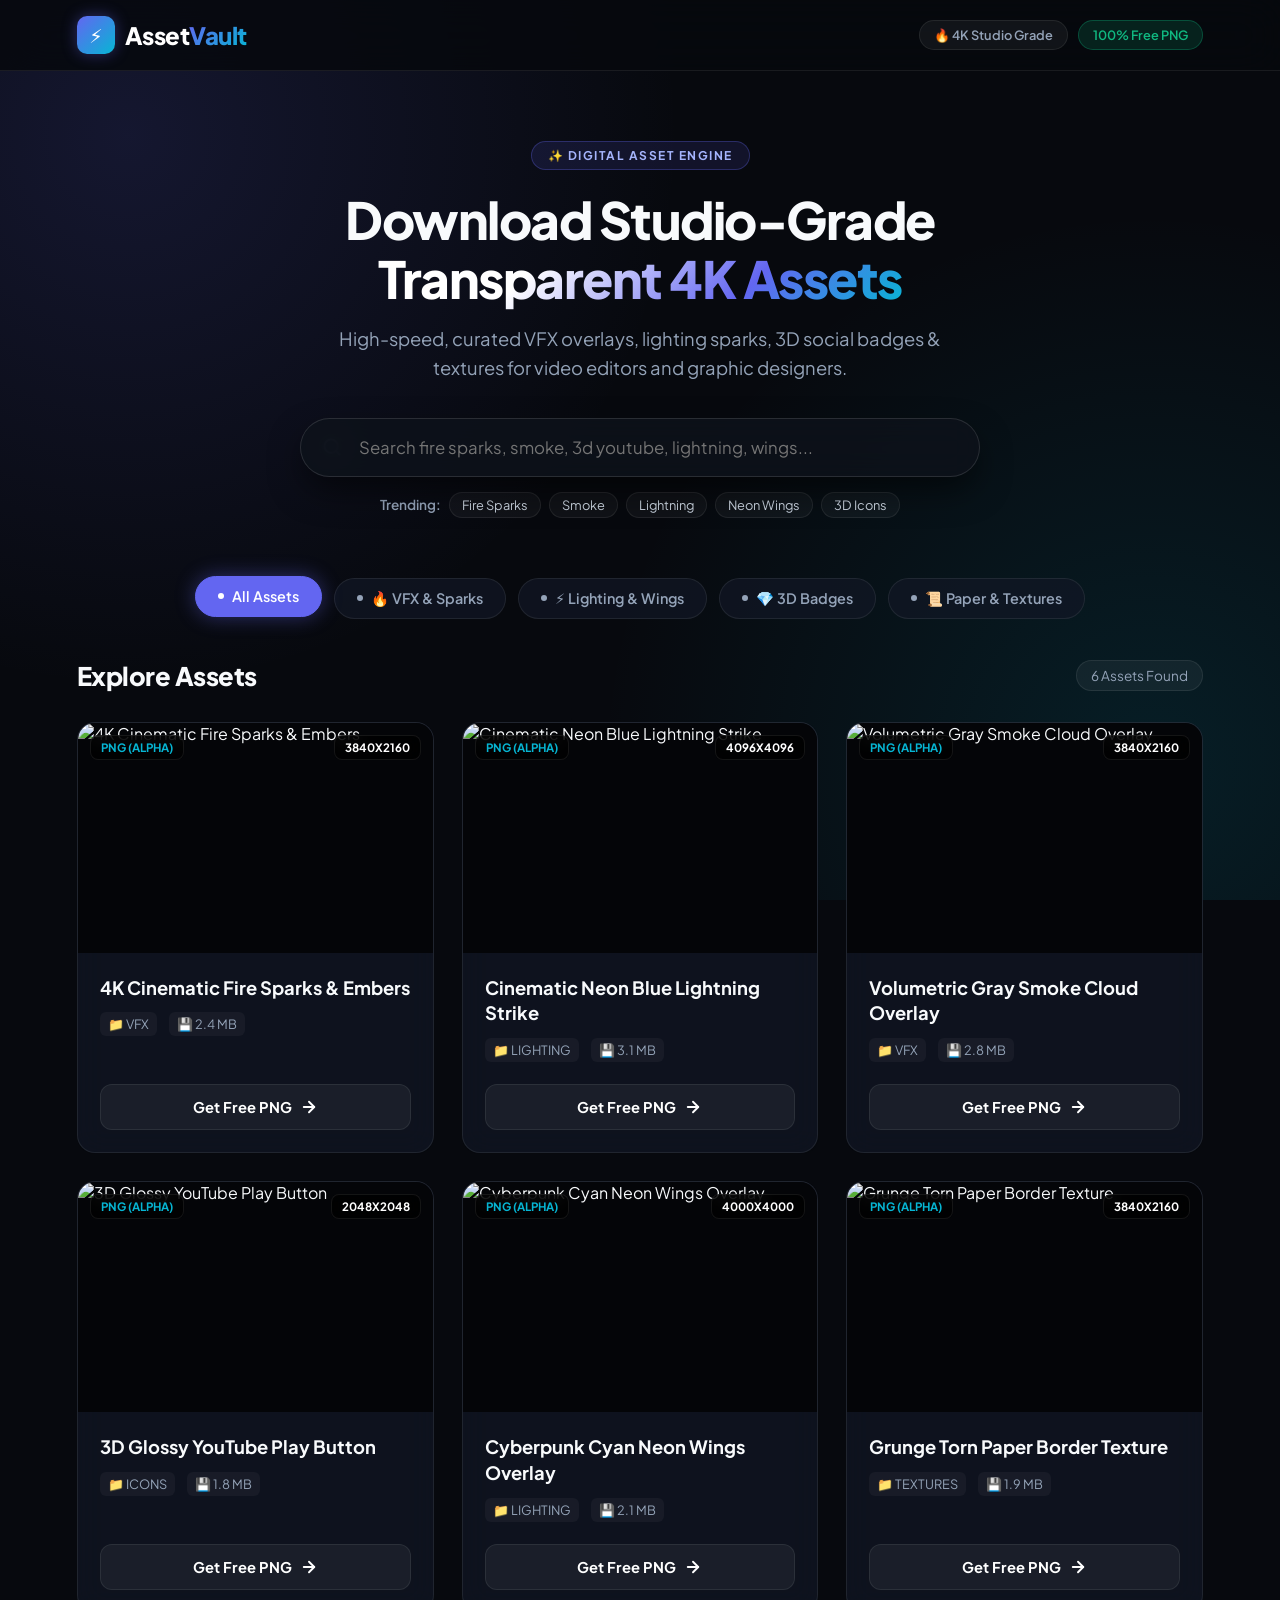
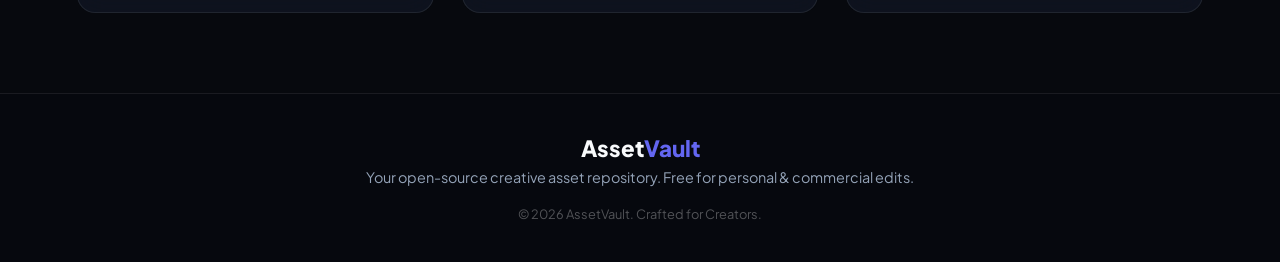
==== index.html @ b01c406e "Add files via upload" ====
<!DOCTYPE html>
<html lang="en">
<head>
  <meta charset="UTF-8">
  <meta name="viewport" content="width=device-width, initial-scale=1.0">
  <title>AssetVault - Free 4K Transparent PNGs, VFX & Design Assets</title>
  <meta name="description" content="Download high-resolution transparent PNG overlays, realistic fire sparks, 3D icons, lighting effects and video editing assets for free on AssetVault.">
  <link rel="stylesheet" href="style.css">
  <link rel="preconnect" href="https://fonts.googleapis.com">
  <link rel="preconnect" href="https://fonts.gstatic.com" crossorigin>
  <link href="https://fonts.googleapis.com/css2?family=Plus+Jakarta+Sans:wght@400;500;600;700;800&display=swap" rel="stylesheet">
</head>
<body>

  <!-- Navigation Bar -->
  <header class="navbar">
    <div class="nav-container">
      <a href="index.html" class="brand-logo">
        <div class="logo-icon">⚡</div>
        <span>Asset<span>Vault</span></span>
      </a>
      <div class="nav-badges">
        <span class="badge-pill">🔥 4K Studio Grade</span>
        <span class="badge-pill highlight">100% Free PNG</span>
      </div>
    </div>
  </header>

  <!-- Hero Section with Animated Glow -->
  <section class="hero-section">
    <div class="hero-content">
      <div class="hero-tag">✨ DIGITAL ASSET ENGINE</div>
      <h1 class="hero-title">Download Studio-Grade <br><span class="gradient-text">Transparent 4K Assets</span></h1>
      <p class="hero-subtitle">High-speed, curated VFX overlays, lighting sparks, 3D social badges & textures for video editors and graphic designers.</p>
      
      <!-- Instant Live Search Bar -->
      <div class="search-container">
        <div class="search-bar-wrapper">
          <span class="search-icon">
            <svg width="20" height="20" viewBox="0 0 24 24" fill="none" stroke="currentColor" stroke-width="2.5" stroke-linecap="round" stroke-linejoin="round"><circle cx="11" cy="11" r="8"></circle><line x1="21" y1="21" x2="16.65" y2="16.65"></line></svg>
          </span>
          <input type="text" id="searchInput" class="search-input" placeholder="Search fire sparks, smoke, 3d youtube, lightning, wings..." oninput="filterAssets()" autocomplete="off">
          <button id="clearSearchBtn" class="clear-btn" onclick="clearSearch()" style="display:none;">✕</button>
        </div>
        <div class="popular-tags">
          <span class="tag-label">Trending:</span>
          <button class="quick-tag" onclick="setQuickSearch('fire')">Fire Sparks</button>
          <button class="quick-tag" onclick="setQuickSearch('smoke')">Smoke</button>
          <button class="quick-tag" onclick="setQuickSearch('lightning')">Lightning</button>
          <button class="quick-tag" onclick="setQuickSearch('wings')">Neon Wings</button>
          <button class="quick-tag" onclick="setQuickSearch('3d')">3D Icons</button>
        </div>
      </div>
    </div>
  </section>

  <!-- Category Filter Tabs -->
  <section class="filter-section">
    <div class="filter-wrapper">
      <button class="tab-btn active" data-cat="all" onclick="selectCategory('all', event)">
        <span class="tab-dot"></span> All Assets
      </button>
      <button class="tab-btn" data-cat="vfx" onclick="selectCategory('vfx', event)">
        <span class="tab-dot"></span> 🔥 VFX & Sparks
      </button>
      <button class="tab-btn" data-cat="lighting" onclick="selectCategory('lighting', event)">
        <span class="tab-dot"></span> ⚡ Lighting & Wings
      </button>
      <button class="tab-btn" data-cat="icons" onclick="selectCategory('icons', event)">
        <span class="tab-dot"></span> 💎 3D Badges
      </button>
      <button class="tab-btn" data-cat="textures" onclick="selectCategory('textures', event)">
        <span class="tab-dot"></span> 📜 Paper & Textures
      </button>
    </div>
  </section>

  <!-- Assets Grid Gallery -->
  <main class="gallery-wrapper">
    <div class="gallery-header">
      <h2 id="galleryHeading">Explore Assets</h2>
      <span id="assetCount" class="count-pill">Loading assets...</span>
    </div>
    <div class="grid-container" id="assetsGrid"></div>
  </main>

  <!-- Footer -->
  <footer class="footer">
    <div class="footer-container">
      <div class="footer-brand">
        <h3>Asset<span>Vault</span></h3>
        <p>Your open-source creative asset repository. Free for personal & commercial edits.</p>
      </div>
      <div class="footer-bottom">
        <p>© 2026 AssetVault. Crafted for Creators.</p>
      </div>
    </div>
  </footer>

  <!-- Core JavaScript -->
  <script>
    let assetsData = [];
    let currentCategory = 'all';

    async function loadAssets() {
      try {
        const response = await fetch('assets.json');
        assetsData = await response.json();
        renderAssets(assetsData);
      } catch (err) {
        console.error("Failed to load assets database:", err);
      }
    }

    function renderAssets(items) {
      const grid = document.getElementById('assetsGrid');
      const countPill = document.getElementById('assetCount');
      grid.innerHTML = '';
      countPill.textContent = `${items.length} Assets Found`;

      if (items.length === 0) {
        grid.innerHTML = `
          <div class="empty-state">
            <div class="empty-icon">🔍</div>
            <h3>No assets found</h3>
            <p>Try searching with another keyword like "fire", "smoke", or "3d"</p>
            <button class="reset-btn" onclick="resetAllFilters()">View All Assets</button>
          </div>
        `;
        return;
      }

      items.forEach((item, index) => {
        const card = document.createElement('div');
        card.className = 'asset-card';
        card.style.animationDelay = `${(index % 8) * 0.08}s`;
        
        card.innerHTML = `
          <div class="card-media">
            <span class="format-badge">${item.format}</span>
            <span class="res-badge">${item.resolution}</span>
            <img src="${item.preview}" alt="${item.title}" loading="lazy">
          </div>
          <div class="card-body">
            <h3 class="card-title">${item.title}</h3>
            <div class="card-meta">
              <span class="meta-tag">📁 ${item.category.toUpperCase()}</span>
              <span class="meta-tag">💾 ${item.fileSize}</span>
            </div>
            <a href="download.html?id=${item.id}" class="card-btn">
              <span>Get Free PNG</span>
              <svg width="18" height="18" viewBox="0 0 24 24" fill="none" stroke="currentColor" stroke-width="2.5" stroke-linecap="round" stroke-linejoin="round"><line x1="5" y1="12" x2="19" y2="12"></line><polyline points="12 5 19 12 12 19"></polyline></svg>
            </a>
          </div>
        `;
        grid.appendChild(card);
      });
    }

    function filterAssets() {
      const query = document.getElementById('searchInput').value.toLowerCase().trim();
      const clearBtn = document.getElementById('clearSearchBtn');
      clearBtn.style.display = query ? 'block' : 'none';

      let filtered = assetsData;

      if (currentCategory !== 'all') {
        filtered = filtered.filter(asset => asset.category === currentCategory);
      }

      if (query) {
        filtered = filtered.filter(asset => {
          const matchTitle = asset.title.toLowerCase().includes(query);
          const matchCategory = asset.category.toLowerCase().includes(query);
          const matchTags = asset.tags && asset.tags.some(tag => tag.toLowerCase().includes(query));
          return matchTitle || matchCategory || matchTags;
        });
      }

      renderAssets(filtered);
    }

    function selectCategory(cat, e) {
      currentCategory = cat;
      document.querySelectorAll('.tab-btn').forEach(btn => btn.classList.remove('active'));
      if(e) e.currentTarget.classList.add('active');
      filterAssets();
    }

    function setQuickSearch(tag) {
      document.getElementById('searchInput').value = tag;
      filterAssets();
      window.scrollTo({ top: document.querySelector('.filter-section').offsetTop - 80, behavior: 'smooth' });
    }

    function clearSearch() {
      document.getElementById('searchInput').value = '';
      filterAssets();
    }

    function resetAllFilters() {
      document.getElementById('searchInput').value = '';
      currentCategory = 'all';
      document.querySelectorAll('.tab-btn').forEach(btn => {
        btn.classList.toggle('active', btn.dataset.cat === 'all');
      });
      renderAssets(assetsData);
    }

    document.addEventListener('DOMContentLoaded', loadAssets);
  </script>
</body>
</html>
---- style.css ----
/* =========================================================
   ASSETVAULT - CYBERPUNK & DARK THEME ULTRA MODERN STYLES
   ========================================================= */

:root {
  --bg-dark: #07090e;
  --bg-surface: #0e121a;
  --bg-card: rgba(18, 24, 38, 0.7);
  --border: rgba(255, 255, 255, 0.08);
  --border-focus: rgba(99, 102, 241, 0.5);
  
  --primary: #6366f1;
  --primary-hover: #4f46e5;
  --primary-glow: rgba(99, 102, 241, 0.4);
  
  --cyan: #06b6d4;
  --cyan-glow: rgba(6, 182, 212, 0.35);
  
  --text-main: #f8fafc;
  --text-muted: #94a3b8;
  --success: #10b981;
}

* {
  margin: 0;
  padding: 0;
  box-sizing: border-box;
  font-family: 'Plus Jakarta Sans', system-ui, -apple-system, sans-serif;
}

body {
  background-color: var(--bg-dark);
  color: var(--text-main);
  min-height: 100vh;
  overflow-x: hidden;
  background-image: 
    radial-gradient(circle at 10% 15%, rgba(99, 102, 241, 0.15) 0%, transparent 40%),
    radial-gradient(circle at 90% 85%, rgba(6, 182, 212, 0.12) 0%, transparent 40%);
  background-attachment: fixed;
}

/* NAVBAR */
.navbar {
  position: sticky;
  top: 0;
  backdrop-filter: blur(20px);
  background: rgba(7, 9, 14, 0.85);
  border-bottom: 1px solid var(--border);
  z-index: 1000;
  padding: 16px 6%;
}

.nav-container {
  max-width: 1400px;
  margin: 0 auto;
  display: flex;
  justify-content: space-between;
  align-items: center;
}

.brand-logo {
  display: flex;
  align-items: center;
  gap: 10px;
  text-decoration: none;
  color: #fff;
  font-size: 1.5rem;
  font-weight: 800;
  letter-spacing: -0.5px;
}

.logo-icon {
  width: 38px;
  height: 38px;
  background: linear-gradient(135deg, var(--primary), var(--cyan));
  border-radius: 10px;
  display: flex;
  align-items: center;
  justify-content: center;
  font-size: 1.2rem;
  box-shadow: 0 0 15px var(--primary-glow);
}

.brand-logo span span {
  background: linear-gradient(135deg, var(--primary), var(--cyan));
  -webkit-background-clip: text;
  -webkit-text-fill-color: transparent;
}

.nav-badges {
  display: flex;
  gap: 10px;
}

.badge-pill {
  background: rgba(255, 255, 255, 0.05);
  border: 1px solid var(--border);
  padding: 6px 14px;
  border-radius: 20px;
  font-size: 0.8rem;
  font-weight: 600;
  color: var(--text-muted);
}

.badge-pill.highlight {
  background: rgba(16, 185, 129, 0.15);
  border-color: rgba(16, 185, 129, 0.3);
  color: var(--success);
}

.back-link {
  display: flex;
  align-items: center;
  gap: 8px;
  color: var(--text-muted);
  text-decoration: none;
  font-weight: 600;
  font-size: 0.9rem;
  transition: all 0.3s;
  padding: 8px 16px;
  border-radius: 10px;
  background: rgba(255,255,255,0.03);
  border: 1px solid var(--border);
}

.back-link:hover {
  color: #fff;
  border-color: var(--primary);
  background: rgba(99, 102, 241, 0.1);
}

/* HERO SECTION */
.hero-section {
  text-align: center;
  padding: 70px 20px 40px;
  position: relative;
}

.hero-tag {
  display: inline-block;
  background: rgba(99, 102, 241, 0.12);
  border: 1px solid rgba(99, 102, 241, 0.3);
  color: #a5b4fc;
  padding: 6px 16px;
  border-radius: 30px;
  font-size: 0.75rem;
  font-weight: 700;
  letter-spacing: 1.5px;
  margin-bottom: 20px;
}

.hero-title {
  font-size: 3.2rem;
  font-weight: 800;
  line-height: 1.15;
  letter-spacing: -1.5px;
  margin-bottom: 16px;
}

.gradient-text {
  background: linear-gradient(135deg, #fff 30%, var(--primary) 70%, var(--cyan) 100%);
  -webkit-background-clip: text;
  -webkit-text-fill-color: transparent;
}

.hero-subtitle {
  font-size: 1.15rem;
  color: var(--text-muted);
  max-width: 640px;
  margin: 0 auto 35px;
  line-height: 1.6;
}

/* SEARCH ENGINE BAR */
.search-container {
  max-width: 680px;
  margin: 0 auto;
}

.search-bar-wrapper {
  position: relative;
  display: flex;
  align-items: center;
}

.search-icon {
  position: absolute;
  left: 22px;
  color: var(--text-muted);
  pointer-events: none;
  display: flex;
}

.search-input {
  width: 100%;
  padding: 18px 24px 18px 58px;
  background: rgba(14, 18, 26, 0.85);
  border: 1px solid rgba(255, 255, 255, 0.12);
  border-radius: 40px;
  color: #fff;
  font-size: 1.05rem;
  outline: none;
  backdrop-filter: blur(16px);
  transition: all 0.3s cubic-bezier(0.4, 0, 0.2, 1);
  box-shadow: 0 15px 35px -5px rgba(0, 0, 0, 0.6);
}

.search-input:focus {
  border-color: var(--primary);
  box-shadow: 0 0 30px var(--primary-glow);
  background: rgba(18, 24, 38, 0.95);
}

.clear-btn {
  position: absolute;
  right: 20px;
  background: rgba(255,255,255,0.1);
  border: none;
  color: var(--text-muted);
  width: 26px;
  height: 26px;
  border-radius: 50%;
  cursor: pointer;
  font-size: 0.8rem;
  display: flex;
  align-items: center;
  justify-content: center;
}

.popular-tags {
  display: flex;
  align-items: center;
  justify-content: center;
  gap: 8px;
  flex-wrap: wrap;
  margin-top: 15px;
  font-size: 0.85rem;
}

.tag-label {
  color: var(--text-muted);
  font-weight: 600;
}

.quick-tag {
  background: rgba(255, 255, 255, 0.04);
  border: 1px solid var(--border);
  color: #cbd5e1;
  padding: 4px 12px;
  border-radius: 15px;
  font-size: 0.8rem;
  cursor: pointer;
  transition: all 0.2s;
}

.quick-tag:hover {
  background: var(--primary);
  border-color: var(--primary);
  color: #fff;
}

/* FILTER TABS */
.filter-section {
  padding: 20px 6%;
}

.filter-wrapper {
  max-width: 1400px;
  margin: 0 auto;
  display: flex;
  justify-content: center;
  gap: 12px;
  flex-wrap: wrap;
}

.tab-btn {
  background: var(--bg-card);
  border: 1px solid var(--border);
  color: var(--text-muted);
  padding: 10px 22px;
  border-radius: 30px;
  font-size: 0.9rem;
  font-weight: 600;
  cursor: pointer;
  display: flex;
  align-items: center;
  gap: 8px;
  transition: all 0.3s;
}

.tab-dot {
  width: 6px;
  height: 6px;
  background: var(--text-muted);
  border-radius: 50%;
}

.tab-btn:hover, .tab-btn.active {
  color: #fff;
  background: var(--primary);
  border-color: var(--primary);
  box-shadow: 0 0 20px var(--primary-glow);
  transform: translateY(-2px);
}

.tab-btn.active .tab-dot {
  background: #fff;
}

/* GALLERY GRID */
.gallery-wrapper {
  max-width: 1400px;
  margin: 0 auto;
  padding: 20px 6% 80px;
}

.gallery-header {
  display: flex;
  justify-content: space-between;
  align-items: center;
  margin-bottom: 30px;
}

.gallery-header h2 {
  font-size: 1.6rem;
  font-weight: 800;
  letter-spacing: -0.5px;
}

.count-pill {
  background: rgba(255, 255, 255, 0.05);
  border: 1px solid var(--border);
  padding: 6px 14px;
  border-radius: 20px;
  font-size: 0.85rem;
  color: var(--text-muted);
}

.grid-container {
  display: grid;
  grid-template-columns: repeat(auto-fill, minmax(290px, 1fr));
  gap: 28px;
}

/* ASSET CARD */
.asset-card {
  background: var(--bg-card);
  border: 1px solid var(--border);
  border-radius: 18px;
  overflow: hidden;
  display: flex;
  flex-direction: column;
  backdrop-filter: blur(14px);
  transition: all 0.35s cubic-bezier(0.4, 0, 0.2, 1);
  animation: cardFadeIn 0.5s ease-out both;
}

.asset-card:hover {
  transform: translateY(-8px);
  border-color: rgba(99, 102, 241, 0.4);
  box-shadow: 0 20px 40px -10px var(--primary-glow);
}

.card-media {
  width: 100%;
  height: 230px;
  background: #040508;
  position: relative;
  overflow: hidden;
  display: flex;
  align-items: center;
  justify-content: center;
}

.card-media img {
  width: 100%;
  height: 100%;
  object-fit: cover;
  transition: transform 0.5s ease;
}

.asset-card:hover .card-media img {
  transform: scale(1.08);
}

.format-badge, .res-badge {
  position: absolute;
  backdrop-filter: blur(8px);
  border: 1px solid var(--border);
  padding: 4px 10px;
  border-radius: 8px;
  font-size: 0.72rem;
  font-weight: 700;
  text-transform: uppercase;
}

.format-badge {
  top: 12px;
  left: 12px;
  background: rgba(0, 0, 0, 0.75);
  color: var(--cyan);
}

.res-badge {
  top: 12px;
  right: 12px;
  background: rgba(0, 0, 0, 0.75);
  color: #fff;
}

.card-body {
  padding: 22px;
  display: flex;
  flex-direction: column;
  flex-grow: 1;
}

.card-title {
  font-size: 1.15rem;
  font-weight: 700;
  margin-bottom: 12px;
  line-height: 1.4;
}

.card-meta {
  display: flex;
  gap: 12px;
  font-size: 0.8rem;
  color: var(--text-muted);
  margin-bottom: 22px;
}

.meta-tag {
  background: rgba(255, 255, 255, 0.04);
  padding: 4px 8px;
  border-radius: 6px;
}

.card-btn {
  margin-top: auto;
  display: flex;
  align-items: center;
  justify-content: center;
  gap: 8px;
  background: rgba(255, 255, 255, 0.05);
  border: 1px solid var(--border);
  color: #fff;
  text-decoration: none;
  padding: 13px;
  border-radius: 12px;
  font-weight: 700;
  font-size: 0.92rem;
  transition: all 0.3s;
}

.asset-card:hover .card-btn {
  background: var(--primary);
  border-color: var(--primary);
  box-shadow: 0 0 18px var(--primary-glow);
}

/* EMPTY STATE */
.empty-state {
  grid-column: 1 / -1;
  text-align: center;
  padding: 80px 20px;
  background: var(--bg-card);
  border: 1px dashed var(--border);
  border-radius: 20px;
}
.empty-icon { font-size: 3rem; margin-bottom: 15px; }
.reset-btn {
  margin-top: 20px;
  background: var(--primary);
  color: #fff;
  border: none;
  padding: 12px 28px;
  border-radius: 10px;
  font-weight: 700;
  cursor: pointer;
}

/* DOWNLOAD PAGE STYLING */
.download-container {
  max-width: 950px;
  margin: 30px auto;
  padding: 0 20px 80px;
}

.download-card {
  background: var(--bg-card);
  border: 1px solid var(--border);
  border-radius: 24px;
  padding: 35px;
  backdrop-filter: blur(16px);
  box-shadow: 0 25px 60px -15px rgba(0,0,0,0.7);
}

.download-header {
  text-align: center;
  margin-bottom: 25px;
}

.download-title {
  font-size: 2.2rem;
  font-weight: 800;
  margin: 12px 0 8px;
  letter-spacing: -0.5px;
}

.download-description {
  color: var(--text-muted);
  font-size: 1rem;
}

.download-preview-canvas {
  width: 100%;
  height: 420px;
  background: #000;
  border-radius: 16px;
  border: 1px solid var(--border);
  overflow: hidden;
  display: flex;
  align-items: center;
  justify-content: center;
  margin: 25px 0;
  position: relative;
}

.transparency-grid-bg {
  width: 100%;
  height: 100%;
  display: flex;
  align-items: center;
  justify-content: center;
  background-image: 
    linear-gradient(45deg, #111 25%, transparent 25%), 
    linear-gradient(-45deg, #111 25%, transparent 25%), 
    linear-gradient(45deg, transparent 75%, #111 75%), 
    linear-gradient(-45deg, transparent 75%, #111 75%);
  background-size: 20px 20px;
  background-position: 0 0, 0 10px, 10px -10px, -10px 0px;
}

.download-preview-canvas img {
  max-width: 90%;
  max-height: 90%;
  object-fit: contain;
  filter: drop-shadow(0 10px 30px rgba(0,0,0,0.8));
}

.specs-grid {
  display: grid;
  grid-template-columns: repeat(4, 1fr);
  gap: 15px;
  margin: 25px 0;
}

.spec-item {
  background: rgba(255, 255, 255, 0.03);
  border: 1px solid var(--border);
  padding: 14px;
  border-radius: 12px;
  text-align: center;
}

.spec-label {
  display: block;
  font-size: 0.75rem;
  color: var(--text-muted);
  text-transform: uppercase;
  font-weight: 700;
  margin-bottom: 4px;
}

.spec-value {
  font-size: 1rem;
  font-weight: 700;
  color: #fff;
}

.ad-banner-slot {
  margin: 25px 0;
  width: 100%;
}

.ad-placeholder {
  width: 100%;
  min-height: 90px;
  background: rgba(255, 255, 255, 0.02);
  border: 1px dashed rgba(255, 255, 255, 0.15);
  border-radius: 14px;
  display: flex;
  flex-direction: column;
  align-items: center;
  justify-content: center;
  padding: 15px;
  color: var(--text-muted);
  font-size: 0.85rem;
}

.ad-label {
  font-size: 0.65rem;
  letter-spacing: 1.5px;
  font-weight: 800;
  color: rgba(255, 255, 255, 0.3);
  margin-bottom: 4px;
}

/* UNLOCK BUTTON WITH GLOW */
.download-action-area {
  text-align: center;
  margin-top: 30px;
}

.unlock-btn {
  position: relative;
  overflow: hidden;
  background: linear-gradient(135deg, var(--primary), var(--cyan));
  color: #fff;
  border: none;
  padding: 20px 40px;
  border-radius: 16px;
  cursor: pointer;
  display: inline-flex;
  align-items: center;
  gap: 16px;
  box-shadow: 0 0 35px var(--primary-glow);
  transition: all 0.3s cubic-bezier(0.4, 0, 0.2, 1);
}

.unlock-btn:hover {
  transform: translateY(-3px) scale(1.02);
  box-shadow: 0 0 50px rgba(99, 102, 241, 0.7);
}

.btn-icon {
  font-size: 1.8rem;
}

.btn-text-group {
  text-align: left;
}

.btn-main-text {
  display: block;
  font-size: 1.15rem;
  font-weight: 800;
}

.btn-sub-text {
  display: block;
  font-size: 0.8rem;
  opacity: 0.85;
}

/* SIMILAR ASSETS SECTION */
.similar-assets-section {
  margin-top: 60px;
}

.section-title-wrap {
  margin-bottom: 25px;
}

.section-title-wrap h2 {
  font-size: 1.6rem;
  font-weight: 800;
  border-left: 4px solid var(--primary);
  padding-left: 14px;
  margin-bottom: 4px;
}

.section-title-wrap p {
  color: var(--text-muted);
  font-size: 0.95rem;
  padding-left: 18px;
}

/* SPONSOR MODAL */
.modal-overlay {
  position: fixed;
  inset: 0;
  background: rgba(0, 0, 0, 0.85);
  backdrop-filter: blur(15px);
  display: flex;
  align-items: center;
  justify-content: center;
  z-index: 9999;
  opacity: 0;
  pointer-events: none;
  transition: opacity 0.3s ease;
  padding: 20px;
}

.modal-overlay.active {
  opacity: 1;
  pointer-events: all;
}

.modal-box {
  background: #0f1420;
  border: 1px solid var(--border);
  border-radius: 24px;
  padding: 35px;
  max-width: 540px;
  width: 100%;
  text-align: center;
  box-shadow: 0 25px 60px rgba(0, 0, 0, 0.9);
  transform: scale(0.92);
  transition: transform 0.3s ease;
}

.modal-overlay.active .modal-box {
  transform: scale(1);
}

.modal-badge {
  display: inline-block;
  background: rgba(99, 102, 241, 0.2);
  color: var(--primary);
  padding: 4px 12px;
  border-radius: 20px;
  font-size: 0.75rem;
  font-weight: 800;
  letter-spacing: 1px;
  margin-bottom: 12px;
}

.modal-header h3 {
  font-size: 1.5rem;
  font-weight: 800;
  margin-bottom: 6px;
}

.modal-header p {
  color: var(--text-muted);
  font-size: 0.9rem;
}

.modal-countdown-area {
  display: flex;
  flex-direction: column;
  align-items: center;
  margin: 25px 0 10px;
}

.countdown-circle {
  width: 70px;
  height: 70px;
  border-radius: 50%;
  border: 3px solid var(--primary);
  display: flex;
  align-items: center;
  justify-content: center;
  font-size: 2rem;
  font-weight: 800;
  color: var(--cyan);
  box-shadow: 0 0 25px var(--primary-glow);
  margin-bottom: 12px;
}

.countdown-text {
  color: var(--text-muted);
  font-size: 0.95rem;
}

.final-download-btn {
  display: flex;
  align-items: center;
  justify-content: center;
  gap: 10px;
  background: var(--success);
  color: #fff;
  text-decoration: none;
  padding: 18px 25px;
  border-radius: 14px;
  font-size: 1.1rem;
  font-weight: 800;
  box-shadow: 0 0 30px rgba(16, 185, 129, 0.5);
  transition: all 0.3s;
  margin-top: 20px;
}

.final-download-btn:hover {
  transform: translateY(-2px);
  box-shadow: 0 0 45px rgba(16, 185, 129, 0.8);
}

.close-modal-btn {
  margin-top: 15px;
  background: transparent;
  border: none;
  color: var(--text-muted);
  cursor: pointer;
  font-size: 0.9rem;
}

/* FOOTER */
.footer {
  border-top: 1px solid var(--border);
  padding: 40px 6%;
  background: rgba(7, 9, 14, 0.95);
  text-align: center;
}

.footer-brand h3 {
  font-size: 1.4rem;
  font-weight: 800;
  margin-bottom: 6px;
}
.footer-brand h3 span { color: var(--primary); }
.footer-brand p { color: var(--text-muted); font-size: 0.9rem; }
.footer-bottom { margin-top: 20px; font-size: 0.8rem; color: rgba(255,255,255,0.3); }

/* ANIMATIONS */
@keyframes cardFadeIn {
  from { opacity: 0; transform: translateY(20px); }
  to { opacity: 1; transform: translateY(0); }
}

/* RESPONSIVE DESIGN */
@media (max-width: 768px) {
  .hero-title { font-size: 2.2rem; }
  .specs-grid { grid-template-columns: repeat(2, 1fr); }
  .download-card { padding: 20px; }
  .download-preview-canvas { height: 280px; }
  .unlock-btn { padding: 16px 24px; }
}
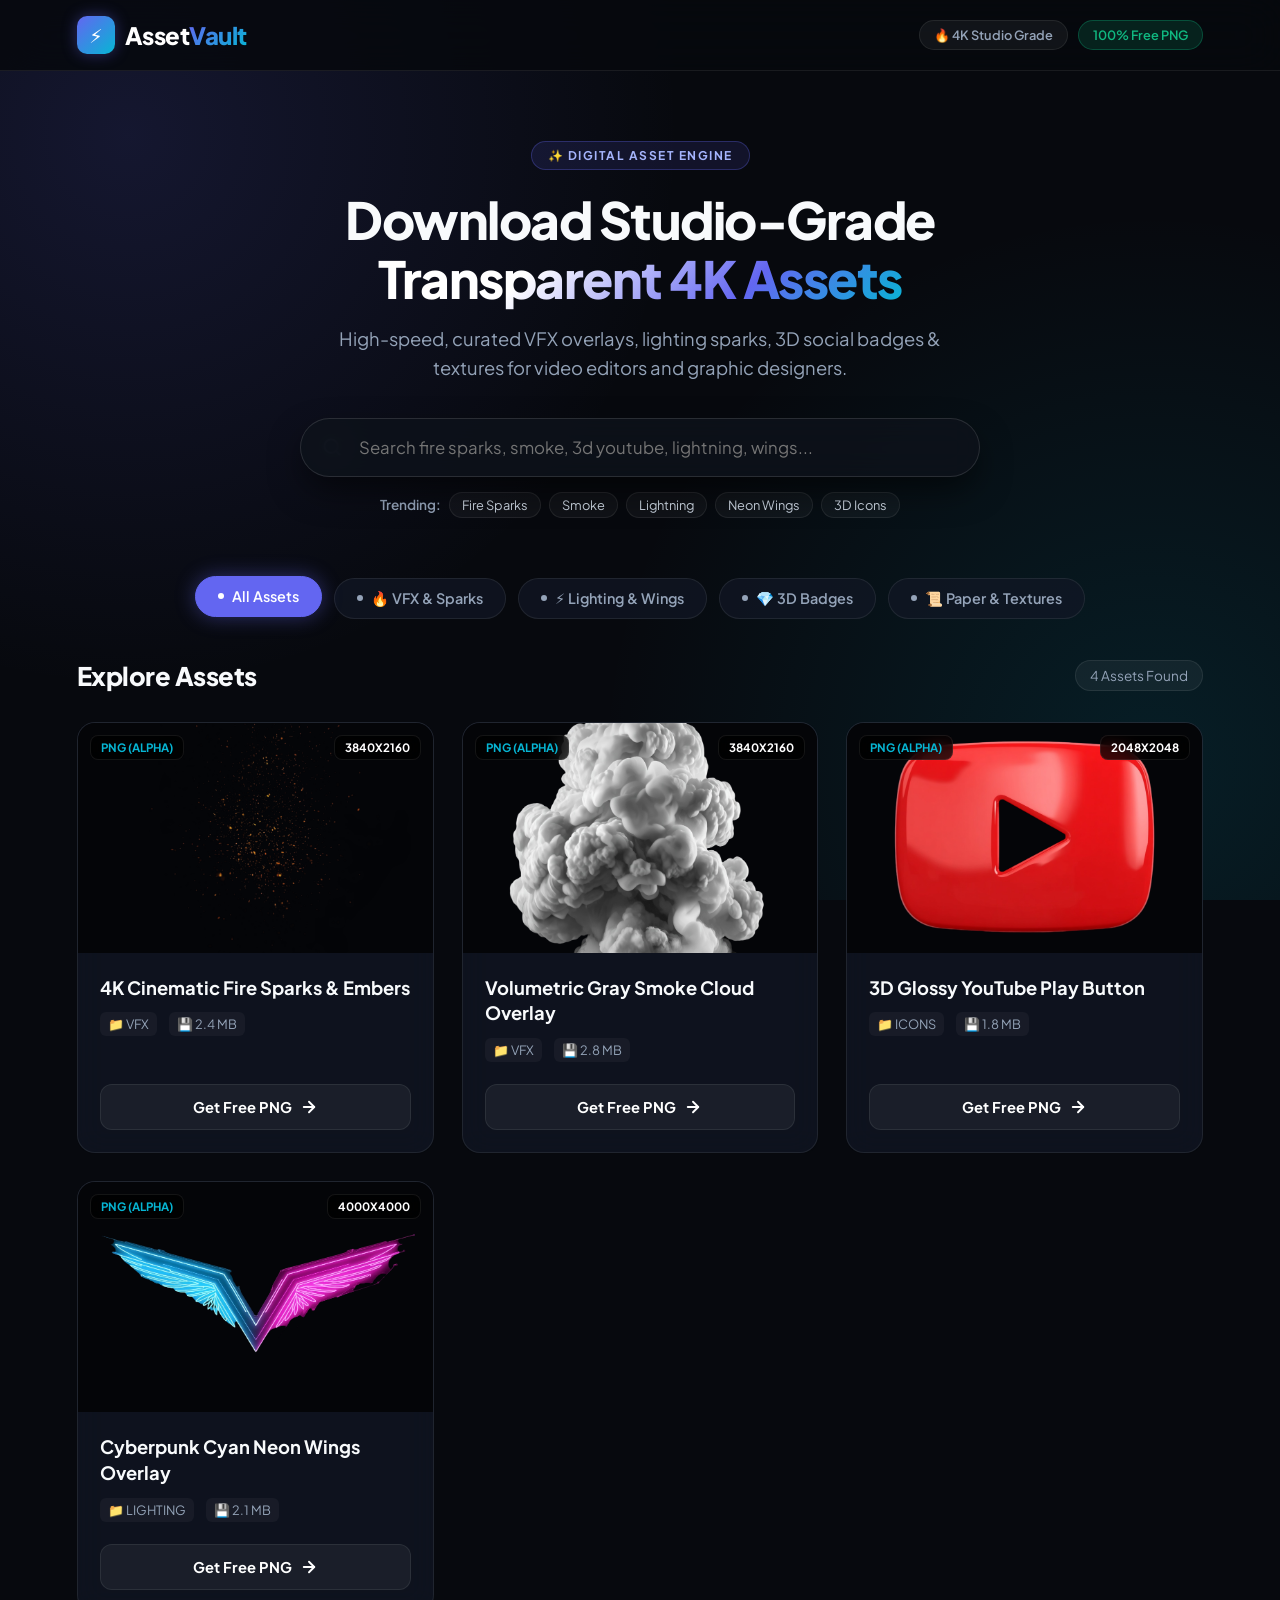
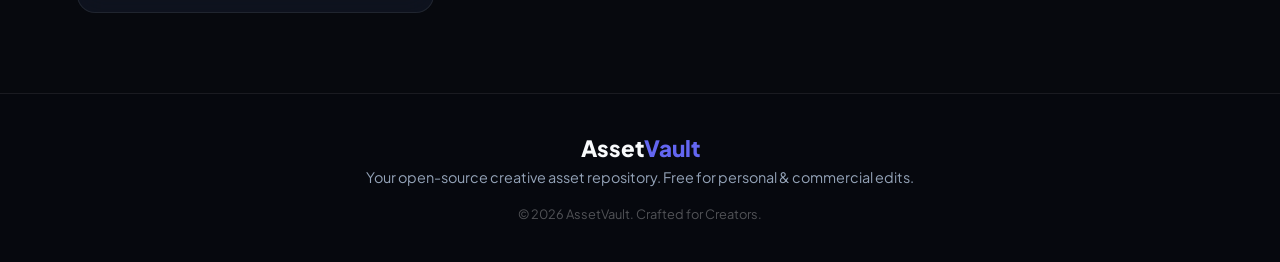
==== commit 0b8f4857: "Update index.html" ====
--- a/index.html
+++ b/index.html
@@ -2,6 +2,7 @@
 <html lang="en">
 <head>
   <meta charset="UTF-8">
+  <meta name="p:domain_verify" content="2cfa5996923122b4b28168a524d3f419"/>
   <meta name="viewport" content="width=device-width, initial-scale=1.0">
   <title>AssetVault - Free 4K Transparent PNGs, VFX & Design Assets</title>
   <meta name="description" content="Download high-resolution transparent PNG overlays, realistic fire sparks, 3D icons, lighting effects and video editing assets for free on AssetVault.">
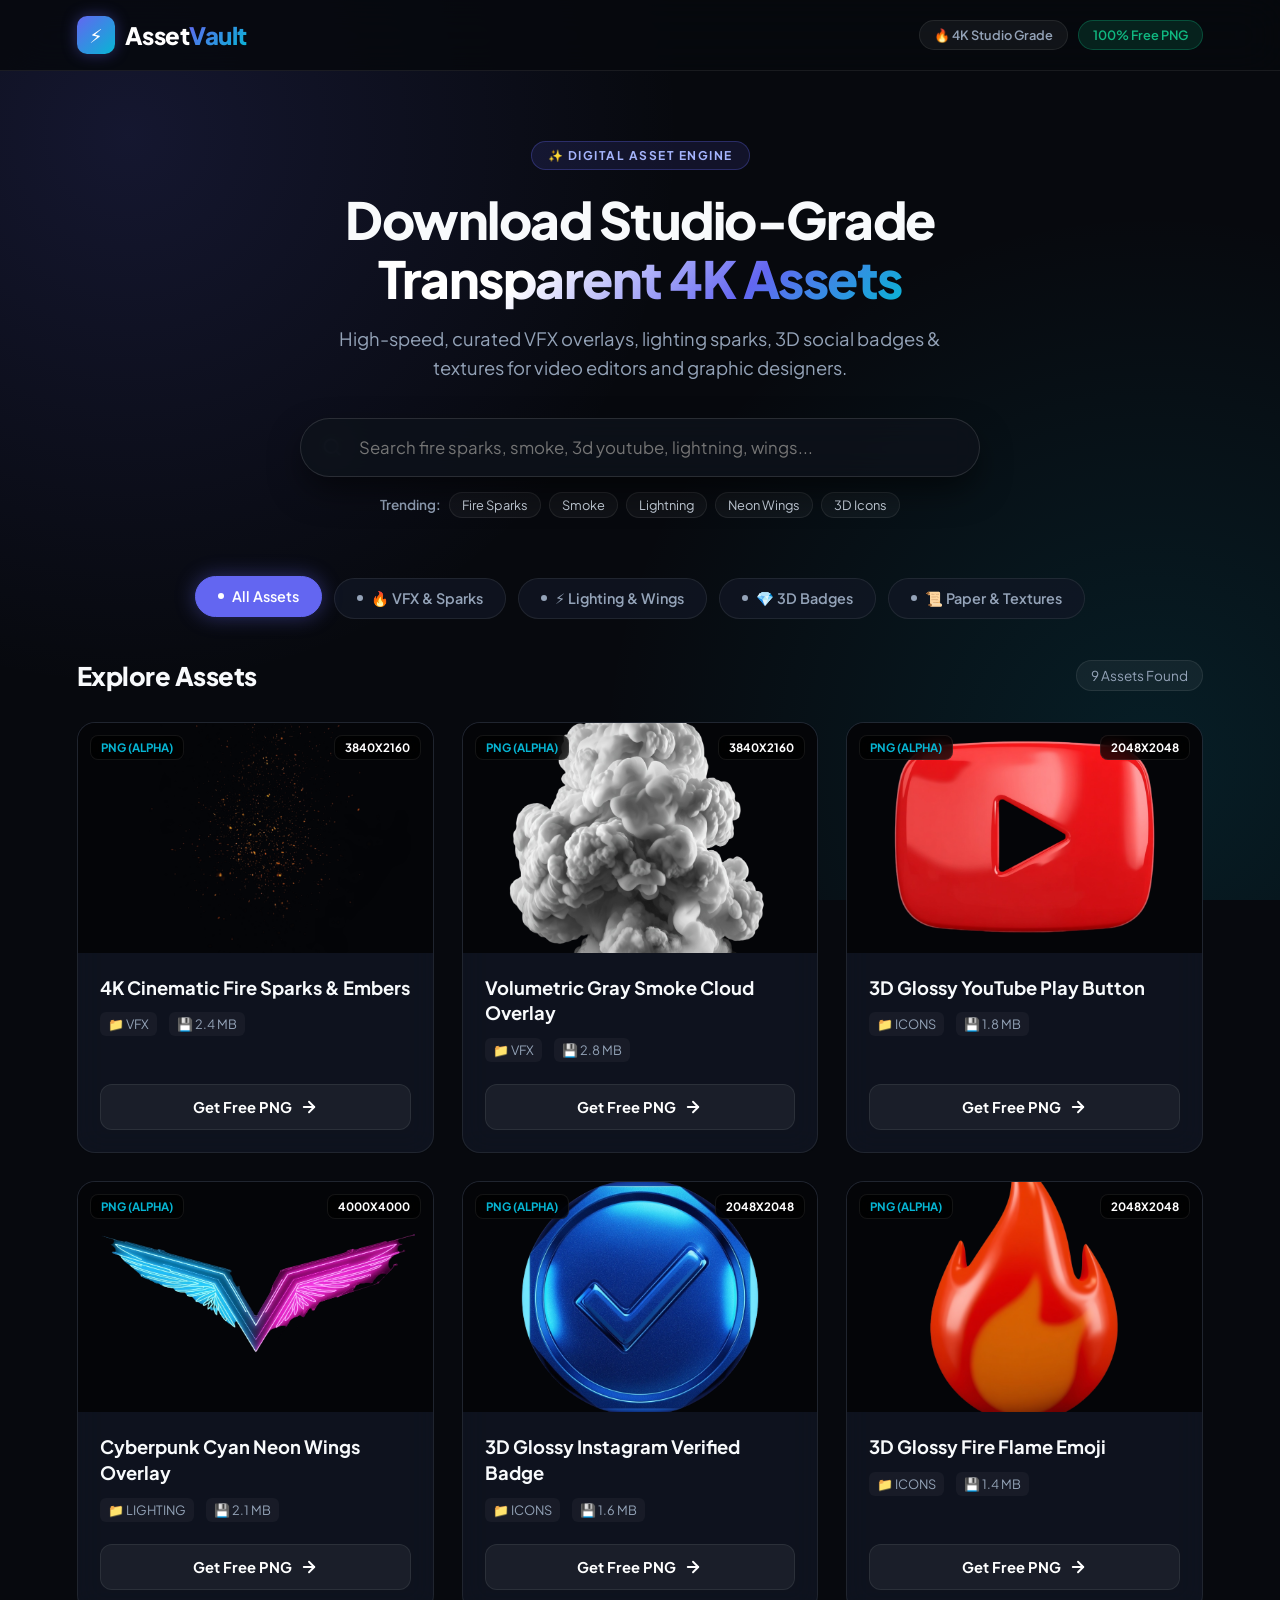
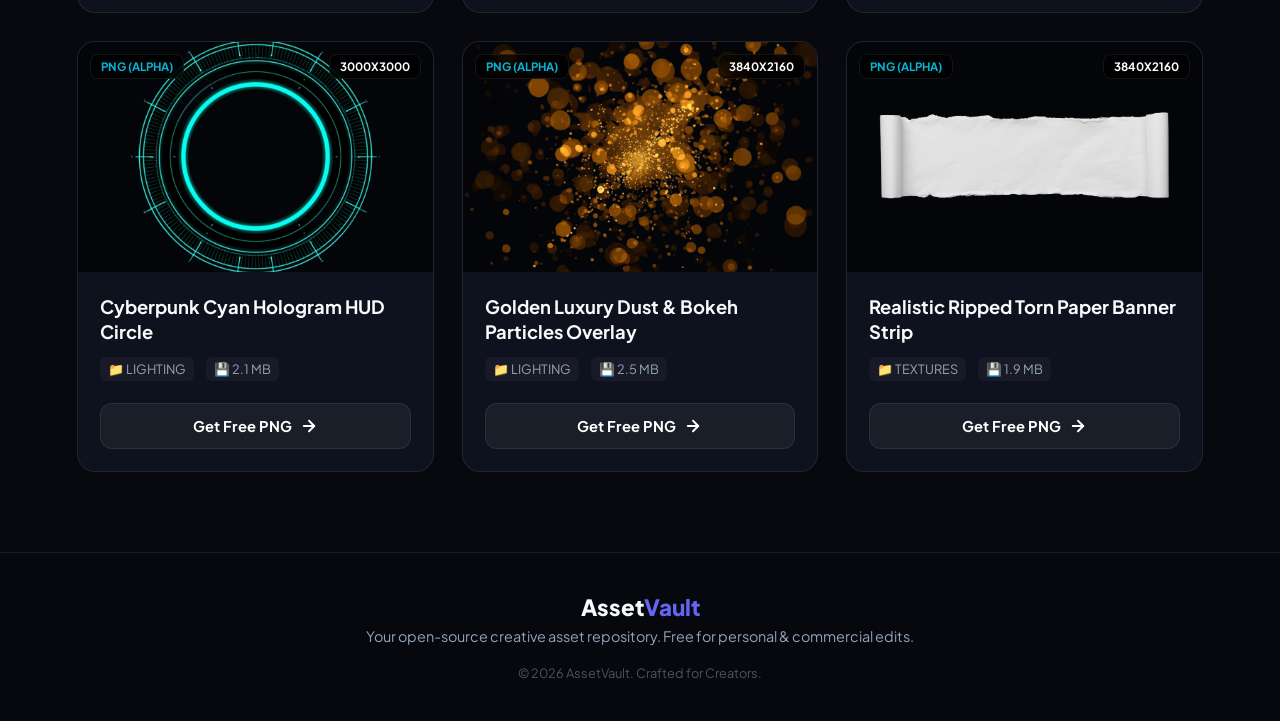
==== commit 545c8a02: "Update index.html" ====
--- a/index.html
+++ b/index.html
@@ -2,14 +2,26 @@
 <html lang="en">
 <head>
   <meta charset="UTF-8">
-  <meta name="p:domain_verify" content="2cfa5996923122b4b28168a524d3f419"/>
   <meta name="viewport" content="width=device-width, initial-scale=1.0">
-  <title>AssetVault - Free 4K Transparent PNGs, VFX & Design Assets</title>
-  <meta name="description" content="Download high-resolution transparent PNG overlays, realistic fire sparks, 3D icons, lighting effects and video editing assets for free on AssetVault.">
+  
+  <!-- SEO Title & Description -->
+  <title>AssetVault - Free 4K VFX Assets, Transparent PNGs & 3D Overlays</title>
+  <meta name="description" content="Download 100% free high-resolution 4K transparent PNG overlays, realistic fire sparks, cinematic smoke, 3D icons, and VFX assets for Photoshop, CapCut, and Premiere Pro.">
+  <meta name="keywords" content="free vfx download, 4k transparent png, fire sparks overlay, cinematic smoke png, 3d play button png, editing assets free, capcut vfx, photoshop transparent cutouts">
+  <meta name="robots" content="index, follow">
+  <meta name="author" content="AssetVault">
+
+  <!-- Open Graph Tags -->
+  <meta property="og:title" content="AssetVault - Free 4K VFX & Transparent PNG Assets">
+  <meta property="og:description" content="Download 4K Studio Grade Transparent PNGs and Video Editing Overlays for free.">
+  <meta property="og:type" content="website">
+  <meta property="og:url" content="https://subhan-ali786.github.io/assetvault/">
+
+  <!-- Stylesheet & Fonts -->
   <link rel="stylesheet" href="style.css">
   <link rel="preconnect" href="https://fonts.googleapis.com">
   <link rel="preconnect" href="https://fonts.gstatic.com" crossorigin>
-  <link href="https://fonts.googleapis.com/css2?family=Plus+Jakarta+Sans:wght@400;500;600;700;800&display=swap" rel="stylesheet">
+  <link href="https://fonts.googleapis.com/css2?family=Plus+Jakarta+Sans:wght@400;500;600;700;800&family=Outfit:wght@600;700;800;900&display=swap" rel="stylesheet">
 </head>
 <body>
 
